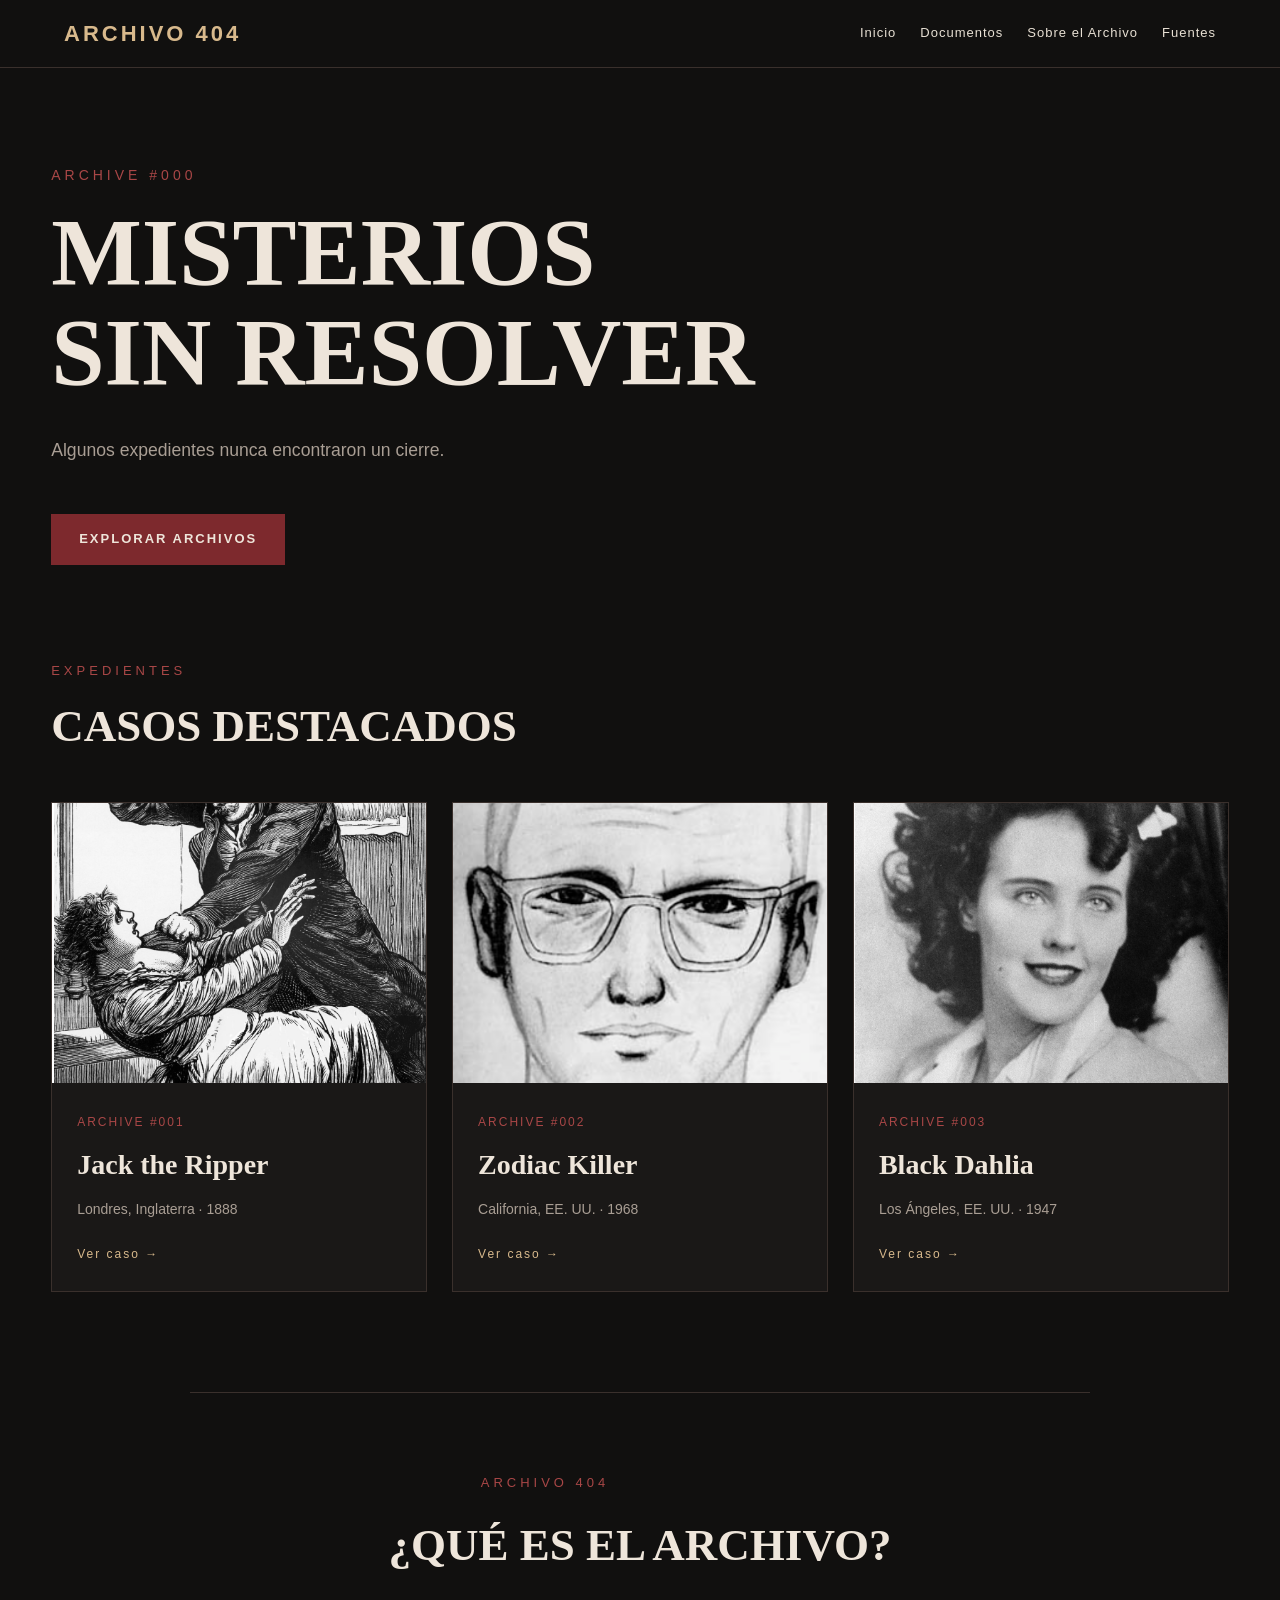
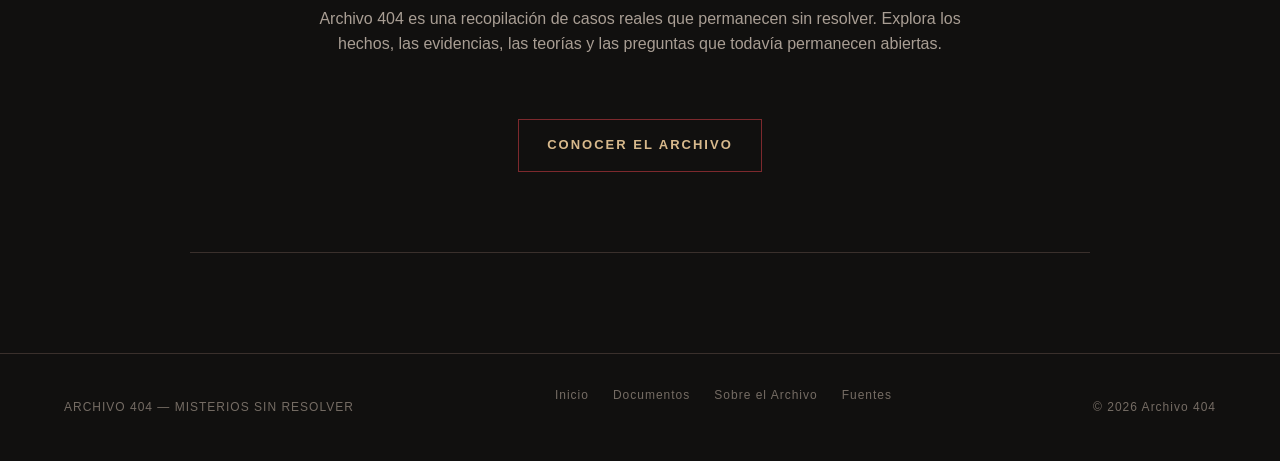
==== index.html @ 66f921c3 "Mostrar solo tres casos destacados en el inicio" ====
<!doctype html>

<html lang="es">
  <head>
    <link rel="stylesheet" href="styles.css" />

    <meta charset="UTF-8" />

    <meta name="viewport" content="width=device-width, initial-scale=1.0" />

    <title>Archivo 404 | Misterios sin Resolver</title>
  </head>

  <body>
    <header>
      <div class="logo">ARCHIVO 404</div>

      <nav aria-label="Navegación Principal">
        <a href="index.html">Inicio</a>

        <a href="documentos.html">Documentos</a>

        <a href="sobre.html">Sobre el Archivo</a>

        <a href="fuentes.html">Fuentes</a>
      </nav>
    </header>

    <main>
      <section class="hero">
        <p class="numero">ARCHIVE #000</p>

        <h1>MISTERIOS<br />SIN RESOLVER</h1>

        <p class="descripcion">
          Algunos expedientes nunca encontraron un cierre.
        </p>

        <a href="documentos.html" class="boton">EXPLORAR ARCHIVOS</a>
      </section>

      <section class="destacados">
        <div class="titulo-seccion">
          <p>EXPEDIENTES</p>

          <h2>CASOS DESTACADOS</h2>
        </div>

        <div class="casos">
          <article class="tarjeta">
            <div class="imagen-caso">
              <img src="image/jack.png" alt="Ilustración histórica de Jack the Ripper" />
            </div>

            <div class="contenido-tarjeta">
              <span>ARCHIVE #001</span>

              <h3>Jack the Ripper</h3>

              <p>Londres, Inglaterra · 1888</p>

              <a href="caso-001.html">Ver caso →</a>
            </div>
          </article>

          <article class="tarjeta">
            <div class="imagen-caso">
              <img src="image/zodiac.png" alt="Retrato hablado del Zodiac Killer realizado por la policía" />
            </div>

            <div class="contenido-tarjeta">
              <span>ARCHIVE #002</span>

              <h3>Zodiac Killer</h3>

              <p>California, EE. UU. · 1968</p>

              <a href="caso-002.html">Ver caso →</a>
            </div>
          </article>

          <article class="tarjeta">
            <div class="imagen-caso">
              <img src="image/elizabeth.png" alt="Fotografía de Elizabeth Short, conocida como Black Dahlia" />
            </div>

            <div class="contenido-tarjeta">
              <span>ARCHIVE #003</span>

              <h3>Black Dahlia</h3>

              <p>Los Ángeles, EE. UU. · 1947</p>

              <a href="caso-003.html">Ver caso →</a>
            </div>
          </article>
        </div>
      </section>

      <section class="sobre">
        <p>ARCHIVO 404</p>

        <h2>¿QUÉ ES EL ARCHIVO?</h2>

        <p>
          Archivo 404 es una recopilación de casos reales que permanecen
          sin resolver. Explora los hechos, las evidencias, las teorías
          y las preguntas que todavía permanecen abiertas.
        </p>

        <a href="sobre.html" class="boton-secundario">CONOCER EL ARCHIVO</a>
      </section>
    </main>

    <footer>
      <p>ARCHIVO 404 — MISTERIOS SIN RESOLVER</p>

      <nav aria-label="Enlaces del pie de página">
        <a href="index.html">Inicio</a>

        <a href="documentos.html">Documentos</a>

        <a href="sobre.html">Sobre el Archivo</a>

        <a href="fuentes.html">Fuentes</a>
      </nav>

      <p>© 2026 Archivo 404</p>
    </footer>
  </body>

</html>
---- styles.css ----
/*=============================
  |  |  |NORMALIZACION BASICA
==============================*/

* {
    box-sizing: border-box;
}

/*=============================
  |  |  |Variables de color
==============================*/
:root {
    --color-base: #11100f;
    --color-surface: #1a1817;
    --color-surface-alt: #292522;

    --color-accent: #a94747;
    --color-accent-dark: #7d292d;
    --color-gold: #d8b98c;

    --color-text: #e8e0d4;
    --color-text-strong: #eee5da;
    --color-muted: #a99e94;
    --color-muted-dark: #756c64;

    --color-border: #3a302c;
}

/*=============================
  |  |  |Estilos gen del doc.
==============================*/

body {
    margin: 0;
    font-family: Arial, Helvetica, sans-serif;
    color: var(--color-text);
    background-color: var(--color-base);
    line-height: 1.6;
}

/*=============================
  |  |  |Imagenes
==============================*/
img {
    max-width: 100%;
    height: auto;
    display: block;
}

/*=============================
  |  |  |header
==============================*/
header {
    display: flex;
    justify-content: space-between;
    align-items: center;
    padding: 1rem 5%;
    background-color: var(--color-base);
    border-bottom: 1px solid var(--color-border);
}

.logo {
    color: var(--color-gold);
    font-size: 22px;
    font-weight: bold;
    letter-spacing: 3px;
}

header nav {
    display: flex;
    align-items: center;
    gap: 1.5rem;
}

header a {
    color: var(--color-text);
    text-decoration: none;
    font-size: 13px;
    letter-spacing: 1px;
}

header a:hover,
header a:focus {
    color: var(--color-accent);
}

a:focus-visible,
button:focus-visible,
input:focus-visible,
select:focus-visible {
    outline: 1.5px solid var(--color-gold);
    outline-offset: 3px;
}

/*=============================
  |  |  |Main
==============================*/
main {
    width: min(1200px, 92%);
    margin: 0 auto;
}

/* =====================================================
                    HERO
===================================================== */
main > section.hero {
    padding: 6rem 0;
}

main > section.hero .numero {
    margin: 0 0 1rem;
    color: var(--color-accent);
    font-size: 14px;
    letter-spacing: 4px;
}

main > section.hero h1 {
    margin: 0 0 2rem;
    font-family: Georgia, "Times New Roman", serif;
    font-size: clamp(2rem, 9vw, 6rem);
    line-height: 1.05;
    color: var(--color-text-strong);
}

main > section.hero > p.descripcion {
    max-width: 650px;
    color: var(--color-muted);
    font-size: 1.1rem;
}

/*=============================
  |  |  |BOTONES
==============================*/
.boton,
.boton-secundario {
    display: inline-block;
    width: fit-content;
    margin-top: 2rem;
    padding: 15px 28px;
    background-color: var(--color-accent-dark);
    color: var(--color-text-strong);
    text-decoration: none;
    font-size: 13px;
    font-weight: bold;
    letter-spacing: 2px;
}

.boton-secundario {
    background-color: transparent;
    border: 1px solid var(--color-accent-dark);
    color: var(--color-gold);
}

.boton:hover,
.boton-secundario:hover {
    background-color: var(--color-accent);
    color: var(--color-text-strong);
}

/*=============================
  |  |  |TARJETAS
==============================*/
.titulo-seccion {
    margin-bottom: 2.5rem;
}

.titulo-seccion p {
    margin: 0 0 0.5rem;
    color: var(--color-accent);
    font-size: 13px;
    letter-spacing: 4px;
}

.titulo-seccion h2 {
    margin: 0;
    font-family: Georgia, "Times New Roman", serif;
    font-size: 45px;
    color: var(--color-text-strong);
}

.casos {
    display: grid;
    grid-template-columns: repeat(3, 1fr);
    gap: 25px;
}

.tarjeta {
    background-color: var(--color-surface);
    border: 1px solid var(--color-border);
}

.tarjeta:hover {
    border-color: var(--color-accent-dark);
}

.imagen-caso {
    height: 280px;
    background-color: var(--color-surface-alt);
}

.imagen-caso img {
    width: 100%;
    height: 100%;
    object-fit: cover;
}

.contenido-tarjeta {
    padding: 25px;
}

.contenido-tarjeta span {
    color: var(--color-accent);
    font-size: 12px;
    letter-spacing: 2px;
}

.contenido-tarjeta h3 {
    margin: 10px 0;
    font-family: Georgia, "Times New Roman", serif;
    font-size: 28px;
    color: var(--color-text-strong);
}

.contenido-tarjeta p {
    margin: 0 0 20px;
    color: var(--color-muted);
    font-size: 14px;
}

.contenido-tarjeta a,
.volver {
    color: var(--color-gold);
    text-decoration: none;
    font-size: 12px;
    letter-spacing: 2px;
}

.contenido-tarjeta a:hover,
.volver:hover {
    color: var(--color-accent);
}

/*=============================
  |  |  |SECCION SOBRE (INICIO)
==============================*/
.sobre {
    max-width: 900px;
    margin: 100px auto;
    padding: 80px 30px;
    text-align: center;
    border-top: 1px solid var(--color-border);
    border-bottom: 1px solid var(--color-border);
}

.sobre > p:first-child {
    margin: 0 0 15px;
    color: var(--color-accent);
    font-size: 13px;
    letter-spacing: 4px;
}

.sobre h2 {
    margin: 0 0 25px;
    font-family: Georgia, "Times New Roman", serif;
    font-size: 45px;
    color: var(--color-text-strong);
}

.sobre p {
    max-width: 650px;
    margin: 0 auto 30px;
    color: var(--color-muted);
}

/*=============================
  |  |  |EXPEDIENTES
==============================*/
.expediente {
    padding: 5rem 0;
}

.expediente-cabecera {
    padding-bottom: 2rem;
    margin-bottom: 2.5rem;
    border-bottom: 1px solid var(--color-border);
}

.expediente-cabecera .numero {
    margin: 0 0 1rem;
    color: var(--color-accent);
    font-size: 14px;
    letter-spacing: 4px;
}

.expediente-cabecera h1 {
    margin: 0 0 2rem;
    font-family: Georgia, "Times New Roman", serif;
    font-size: clamp(2.5rem, 6vw, 4.5rem);
    line-height: 1.05;
    color: var(--color-text-strong);
}

.datos-caso {
    display: grid;
    grid-template-columns: repeat(2, 1fr);
    gap: 18px 40px;
    margin: 0;
}

.dato {
    padding-left: 14px;
    border-left: 2px solid var(--color-accent-dark);
}

.dato dt {
    color: var(--color-muted-dark);
    font-size: 11px;
    letter-spacing: 2px;
    text-transform: uppercase;
}

.dato dd {
    margin: 0;
    color: var(--color-text);
    font-size: 15px;
}

.dato .estado {
    color: var(--color-accent);
    font-weight: bold;
    letter-spacing: 2px;
}

.imagen-expediente {
    margin: 0 0 3rem;
    background-color: var(--color-surface-alt);
    border: 1px solid var(--color-border);
}

.imagen-expediente img {
    width: 100%;
    height: 420px;
    object-fit: cover;
}

.imagen-expediente figcaption {
    padding: 12px 18px;
    color: var(--color-muted-dark);
    font-size: 11px;
    letter-spacing: 1px;
}

.seccion-caso {
    margin-bottom: 3.5rem;
}

.seccion-caso h2 {
    margin: 0 0 1.25rem;
    padding-bottom: 0.75rem;
    font-family: Georgia, "Times New Roman", serif;
    font-size: 28px;
    color: var(--color-gold);
    border-bottom: 1px solid var(--color-border);
}

.seccion-caso h3 {
    margin: 1.5rem 0 0.5rem;
    font-family: Georgia, "Times New Roman", serif;
    font-size: 18px;
    color: var(--color-text-strong);
}

.seccion-caso p,
.seccion-caso li {
    color: var(--color-muted);
    font-size: 15px;
}

.seccion-caso p {
    margin: 0 0 0.75rem;
}

.seccion-caso ul:not(.linea-tiempo) {
    padding-left: 20px;
}

.seccion-caso ul:not(.linea-tiempo) li {
    margin-bottom: 10px;
}

.linea-tiempo {
    margin: 0;
    padding: 0;
    list-style: none;
}

.linea-tiempo li {
    position: relative;
    padding: 0 0 22px 22px;
    border-left: 1px solid var(--color-border);
}

.linea-tiempo li:last-child {
    padding-bottom: 0;
}

.linea-tiempo li::before {
    content: "";
    position: absolute;
    left: -4px;
    top: 7px;
    width: 7px;
    height: 7px;
    background-color: var(--color-accent);
    border-radius: 50%;
}

.linea-tiempo strong {
    display: block;
    margin-bottom: 4px;
    color: var(--color-gold);
    font-size: 13px;
    letter-spacing: 1px;
}

/*=============================
  |  |  |SOBRE EL ARCHIVO / FUENTES
==============================*/
.pagina-texto {
    padding: 5rem 0;
}

.pagina-texto > .numero {
    margin: 0 0 1rem;
    color: var(--color-accent);
    font-size: 14px;
    letter-spacing: 4px;
}

.pagina-texto > h1 {
    margin: 0 0 1rem;
    font-family: Georgia, "Times New Roman", serif;
    font-size: clamp(2.5rem, 6vw, 4rem);
    line-height: 1.05;
    color: var(--color-text-strong);
}

.pagina-texto > .descripcion {
    max-width: 650px;
    margin: 0 0 3.5rem;
    color: var(--color-muted);
    font-size: 1.1rem;
}

.pagina-texto section {
    margin-bottom: 3rem;
}

.pagina-texto h2 {
    margin: 0 0 1rem;
    padding-bottom: 0.75rem;
    font-family: Georgia, "Times New Roman", serif;
    font-size: 26px;
    color: var(--color-gold);
    border-bottom: 1px solid var(--color-border);
}

.pagina-texto p {
    margin: 0 0 0.75rem;
    color: var(--color-muted);
    font-size: 15px;
}

.pagina-texto strong {
    color: var(--color-text);
}

.tabla-fuentes {
    width: 100%;
    margin-top: 1.25rem;
    border-collapse: collapse;
}

.tabla-fuentes th,
.tabla-fuentes td {
    padding: 13px 15px;
    text-align: left;
    vertical-align: top;
    font-size: 14px;
    border: 1px solid var(--color-border);
}

.tabla-fuentes th {
    background-color: var(--color-surface);
    color: var(--color-gold);
    font-size: 11px;
    font-weight: normal;
    letter-spacing: 2px;
}

.tabla-fuentes td {
    color: var(--color-muted);
}

.tabla-fuentes td:first-child {
    color: var(--color-text-strong);
}

/*=============================
  |  |  |footer
==============================*/
footer {
    display: flex;
    justify-content: space-between;
    gap: 20px;
    padding: 2rem 5%;
    color: var(--color-muted-dark);
    font-size: 12px;
    letter-spacing: 1px;
    border-top: 1px solid var(--color-border);
}

footer nav {
    display: flex;
    gap: 1.5rem;
}

footer a {
    color: var(--color-muted-dark);
    text-decoration: none;
}

footer a:hover,
footer a:focus {
    color: var(--color-accent);
}

/*=============================
  |  |  |DISEÑO RESPONSIVO
==============================*/
@media (max-width: 800px) {
    header {
        flex-direction: column;
        gap: 20px;
    }

    header nav {
        flex-wrap: wrap;
        justify-content: center;
    }

    .casos {
        grid-template-columns: 1fr;
    }

    .datos-caso {
        grid-template-columns: 1fr;
    }

    .imagen-expediente img {
        height: 280px;
    }

    .tabla-fuentes {
        display: block;
        overflow-x: auto;
    }

    footer {
        flex-direction: column;
        text-align: center;
    }

    footer nav {
        justify-content: center;
    }
}
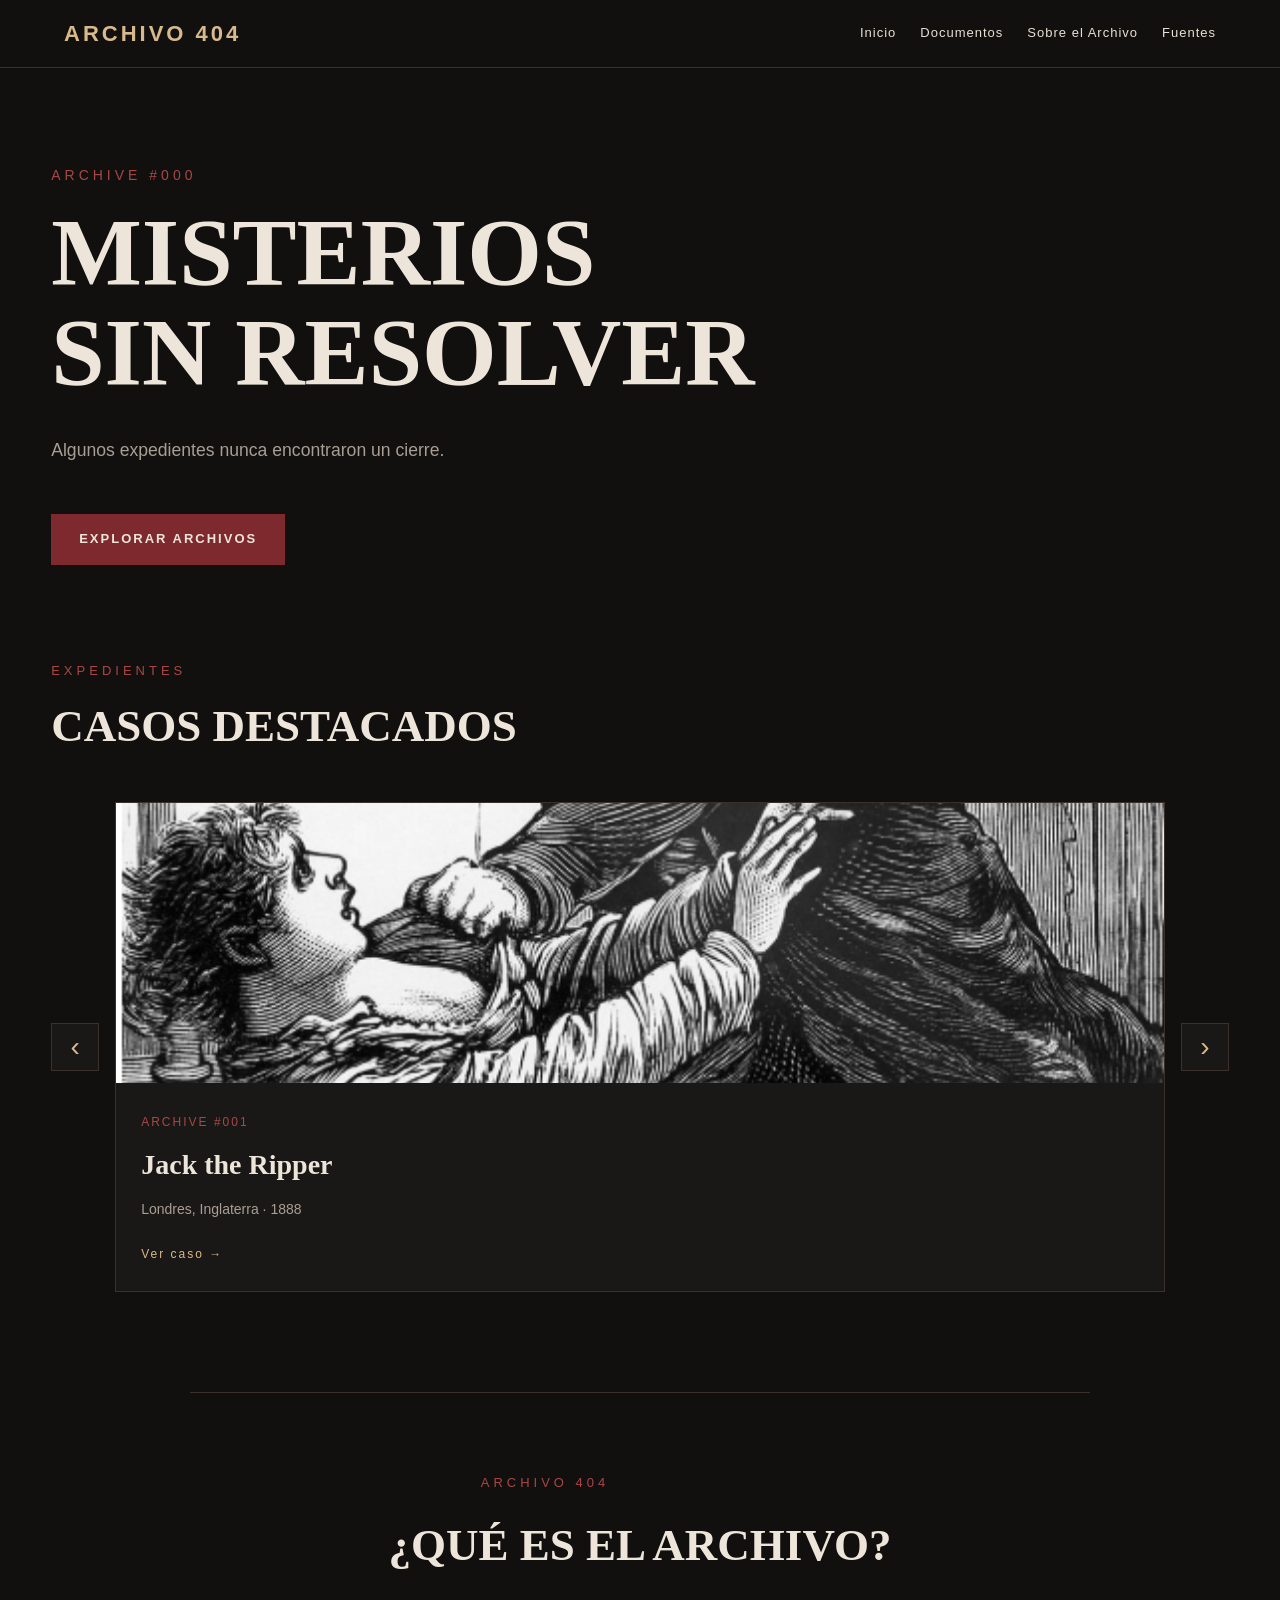
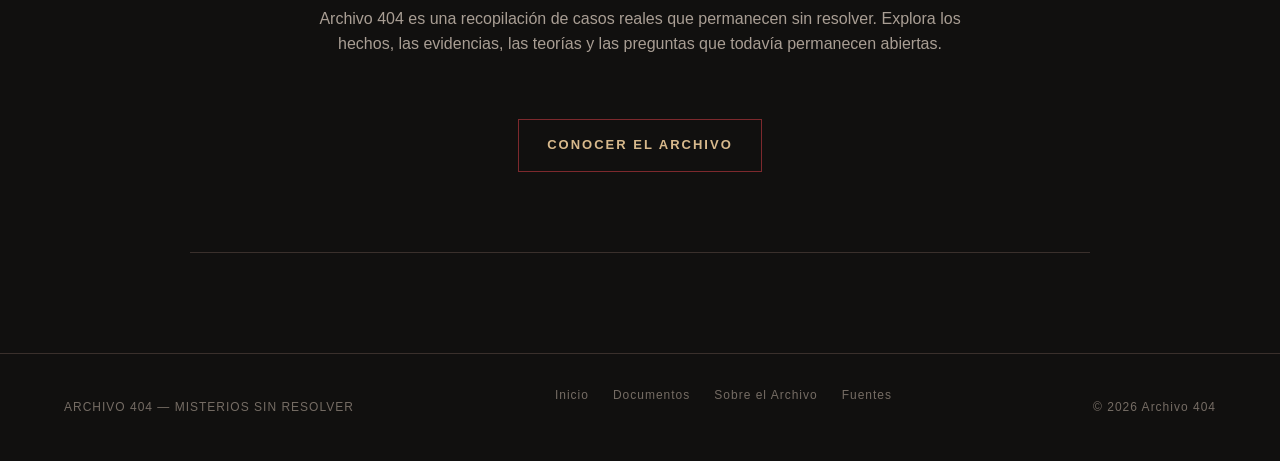
==== commit b1e513ee: "Convertir casos destacados del inicio en carrusel" ====
--- a/index.html
+++ b/index.html
@@ -46,54 +46,62 @@
           <h2>CASOS DESTACADOS</h2>
         </div>
 
-        <div class="casos">
-          <article class="tarjeta">
-            <div class="imagen-caso">
-              <img src="image/jack.png" alt="Ilustración histórica de Jack the Ripper" />
+        <div class="carrusel">
+          <button type="button" class="carrusel-boton anterior" aria-label="Caso anterior">‹</button>
+
+          <div class="carrusel-ventana">
+            <div class="carrusel-pista" id="carrusel-pista">
+              <article class="tarjeta">
+                <div class="imagen-caso">
+                  <img src="image/jack.png" alt="Ilustración histórica de Jack the Ripper" />
+                </div>
+
+                <div class="contenido-tarjeta">
+                  <span>ARCHIVE #001</span>
+
+                  <h3>Jack the Ripper</h3>
+
+                  <p>Londres, Inglaterra · 1888</p>
+
+                  <a href="caso-001.html">Ver caso →</a>
+                </div>
+              </article>
+
+              <article class="tarjeta">
+                <div class="imagen-caso">
+                  <img src="image/zodiac.png" alt="Retrato hablado del Zodiac Killer realizado por la policía" />
+                </div>
+
+                <div class="contenido-tarjeta">
+                  <span>ARCHIVE #002</span>
+
+                  <h3>Zodiac Killer</h3>
+
+                  <p>California, EE. UU. · 1968</p>
+
+                  <a href="caso-002.html">Ver caso →</a>
+                </div>
+              </article>
+
+              <article class="tarjeta">
+                <div class="imagen-caso">
+                  <img src="image/elizabeth.png" alt="Fotografía de Elizabeth Short, conocida como Black Dahlia" />
+                </div>
+
+                <div class="contenido-tarjeta">
+                  <span>ARCHIVE #003</span>
+
+                  <h3>Black Dahlia</h3>
+
+                  <p>Los Ángeles, EE. UU. · 1947</p>
+
+                  <a href="caso-003.html">Ver caso →</a>
+                </div>
+              </article>
             </div>
+          </div>
 
-            <div class="contenido-tarjeta">
-              <span>ARCHIVE #001</span>
-
-              <h3>Jack the Ripper</h3>
-
-              <p>Londres, Inglaterra · 1888</p>
-
-              <a href="caso-001.html">Ver caso →</a>
-            </div>
-          </article>
-
-          <article class="tarjeta">
-            <div class="imagen-caso">
-              <img src="image/zodiac.png" alt="Retrato hablado del Zodiac Killer realizado por la policía" />
-            </div>
-
-            <div class="contenido-tarjeta">
-              <span>ARCHIVE #002</span>
-
-              <h3>Zodiac Killer</h3>
-
-              <p>California, EE. UU. · 1968</p>
-
-              <a href="caso-002.html">Ver caso →</a>
-            </div>
-          </article>
-
-          <article class="tarjeta">
-            <div class="imagen-caso">
-              <img src="image/elizabeth.png" alt="Fotografía de Elizabeth Short, conocida como Black Dahlia" />
-            </div>
-
-            <div class="contenido-tarjeta">
-              <span>ARCHIVE #003</span>
-
-              <h3>Black Dahlia</h3>
-
-              <p>Los Ángeles, EE. UU. · 1947</p>
-
-              <a href="caso-003.html">Ver caso →</a>
-            </div>
-          </article>
+          <button type="button" class="carrusel-boton siguiente" aria-label="Caso siguiente">›</button>
         </div>
       </section>
 
@@ -127,6 +135,28 @@
 
       <p>© 2026 Archivo 404</p>
     </footer>
+
+    <script>
+      const pista = document.getElementById('carrusel-pista');
+      const tarjetas = pista.querySelectorAll('.tarjeta');
+      const botonAnterior = document.querySelector('.carrusel-boton.anterior');
+      const botonSiguiente = document.querySelector('.carrusel-boton.siguiente');
+      let indice = 0;
+
+      function mostrarCaso() {
+        pista.style.transform = 'translateX(-' + (indice * 100) + '%)';
+      }
+
+      botonAnterior.addEventListener('click', () => {
+        indice = (indice - 1 + tarjetas.length) % tarjetas.length;
+        mostrarCaso();
+      });
+
+      botonSiguiente.addEventListener('click', () => {
+        indice = (indice + 1) % tarjetas.length;
+        mostrarCaso();
+      });
+    </script>
   </body>
 
 </html>
--- a/styles.css
+++ b/styles.css
@@ -238,6 +238,48 @@
 .contenido-tarjeta a:hover,
 .volver:hover {
     color: var(--color-accent);
+}
+
+/*=============================
+  |  |  |CARRUSEL
+==============================*/
+.carrusel {
+    display: flex;
+    align-items: center;
+    gap: 1rem;
+}
+
+.carrusel-ventana {
+    flex: 1;
+    overflow: hidden;
+}
+
+.carrusel-pista {
+    display: flex;
+    transition: transform 0.4s ease;
+}
+
+.carrusel-pista .tarjeta {
+    flex: 0 0 100%;
+}
+
+.carrusel-boton {
+    flex: 0 0 auto;
+    width: 48px;
+    height: 48px;
+    background-color: var(--color-surface);
+    color: var(--color-gold);
+    border: 1px solid var(--color-border);
+    font-size: 28px;
+    line-height: 1;
+    cursor: pointer;
+}
+
+.carrusel-boton:hover,
+.carrusel-boton:focus {
+    background-color: var(--color-accent-dark);
+    color: var(--color-text-strong);
+    border-color: var(--color-accent-dark);
 }
 
 /*=============================
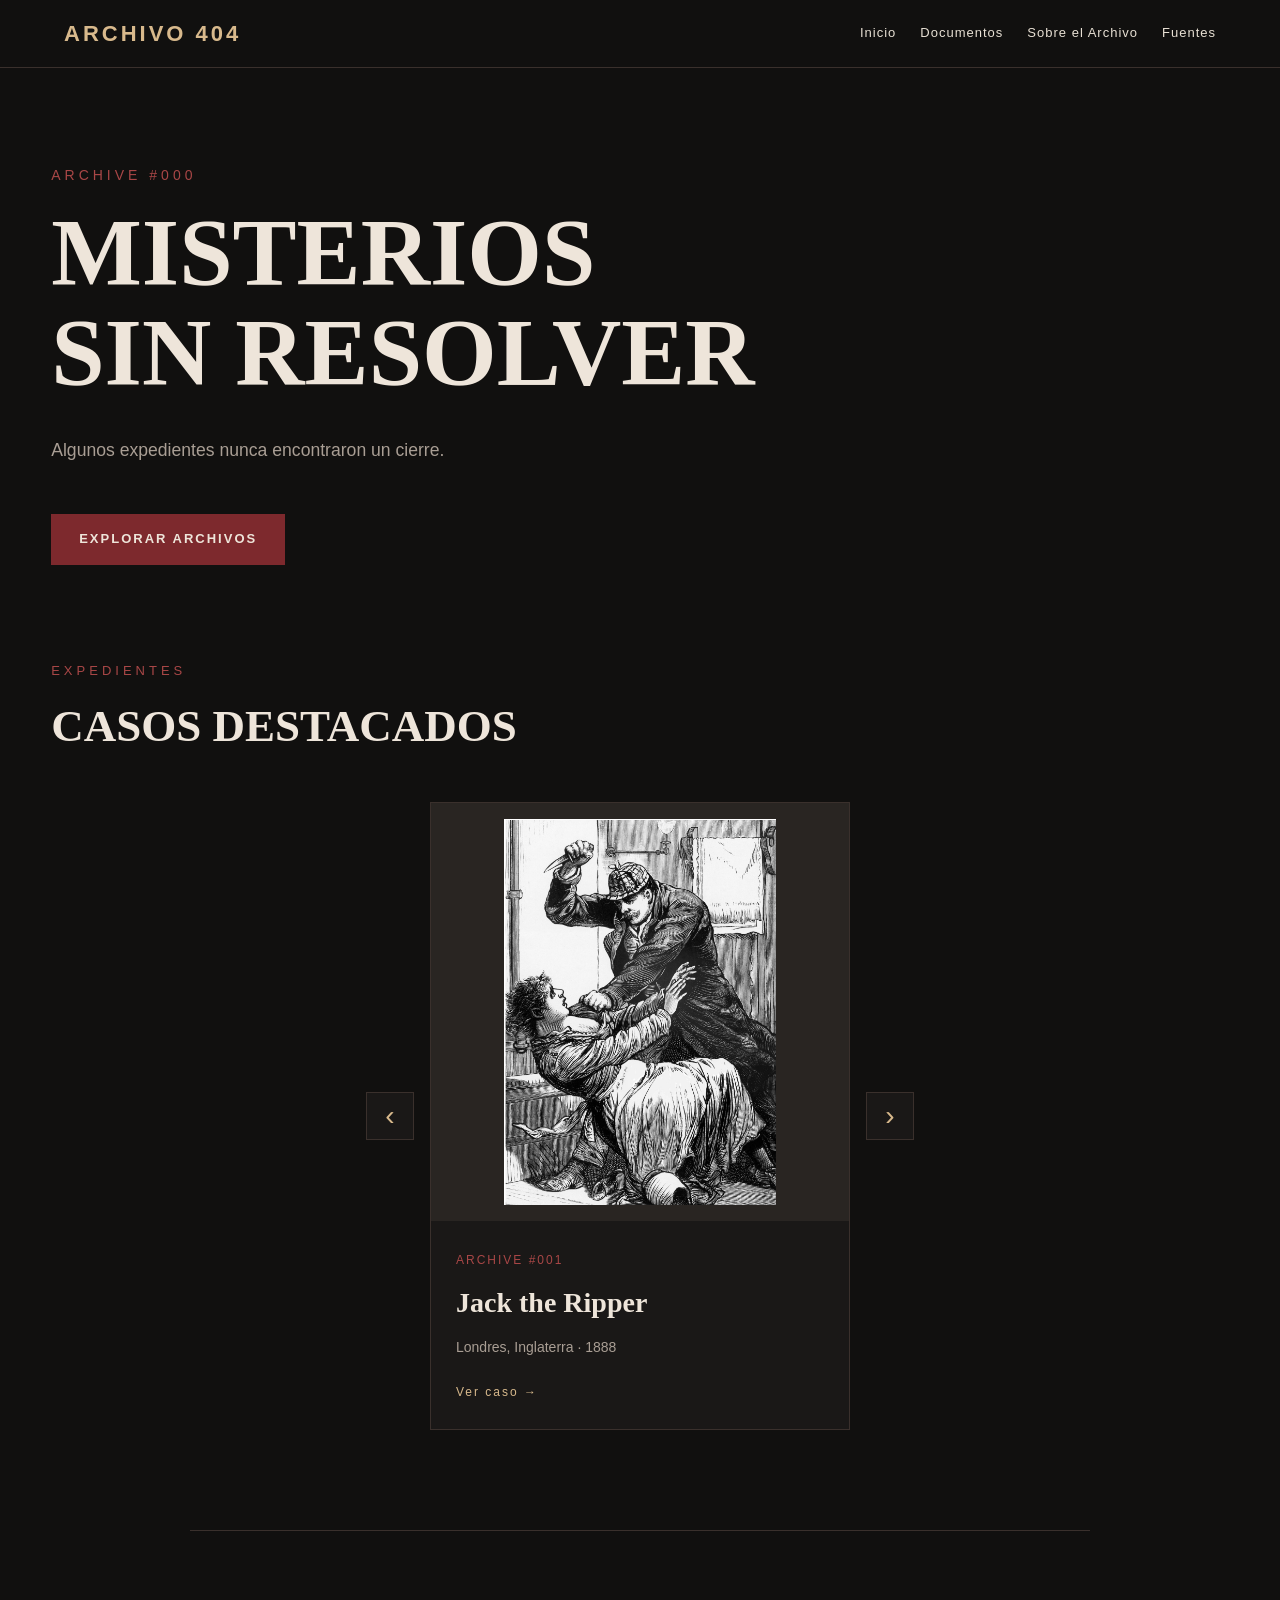
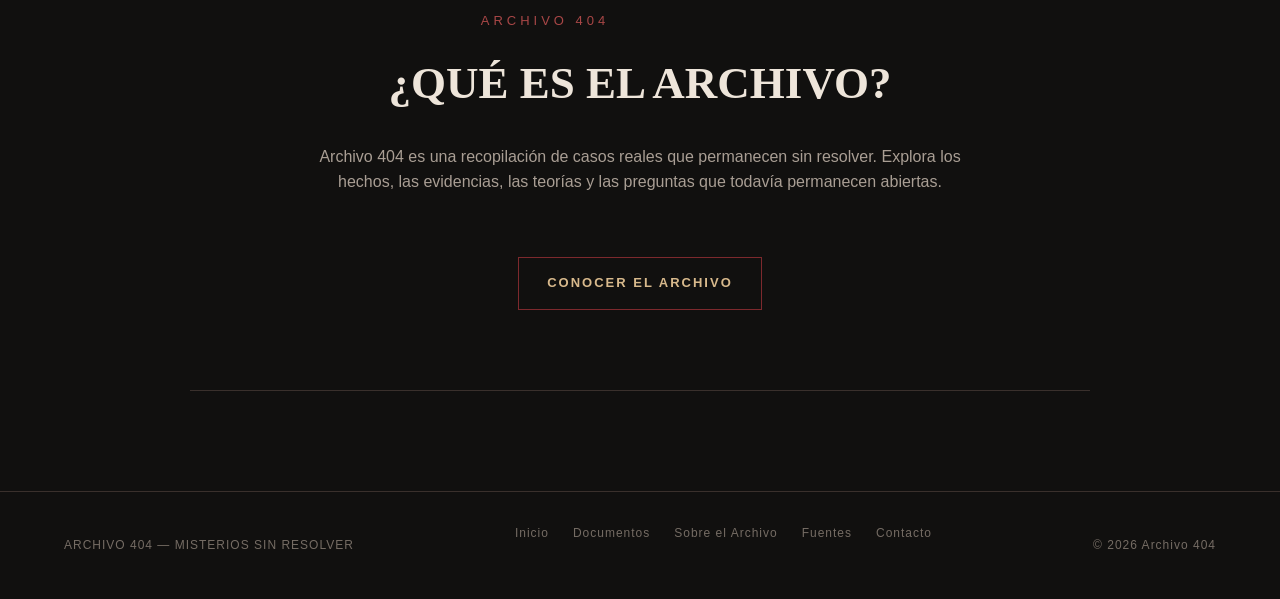
==== commit 90c5ef9b: "Preparar enlace de contacto por WhatsApp en el pie de página" ====
--- a/index.html
+++ b/index.html
@@ -131,6 +131,9 @@
         <a href="sobre.html">Sobre el Archivo</a>
 
         <a href="fuentes.html">Fuentes</a>
+
+        <!-- Reemplazar 00000000000 por el número con código de país -->
+        <a href="https://wa.me/00000000000" target="_blank" rel="noopener">Contacto</a>
       </nav>
 
       <p>© 2026 Archivo 404</p>
--- a/styles.css
+++ b/styles.css
@@ -246,11 +246,12 @@
 .carrusel {
     display: flex;
     align-items: center;
+    justify-content: center;
     gap: 1rem;
 }
 
 .carrusel-ventana {
-    flex: 1;
+    flex: 0 1 420px;
     overflow: hidden;
 }
 
@@ -261,6 +262,17 @@
 
 .carrusel-pista .tarjeta {
     flex: 0 0 100%;
+}
+
+.carrusel-pista .imagen-caso {
+    height: auto;
+    aspect-ratio: 1 / 1;
+}
+
+.carrusel-pista .imagen-caso img {
+    height: 100%;
+    padding: 1rem;
+    object-fit: contain;
 }
 
 .carrusel-boton {
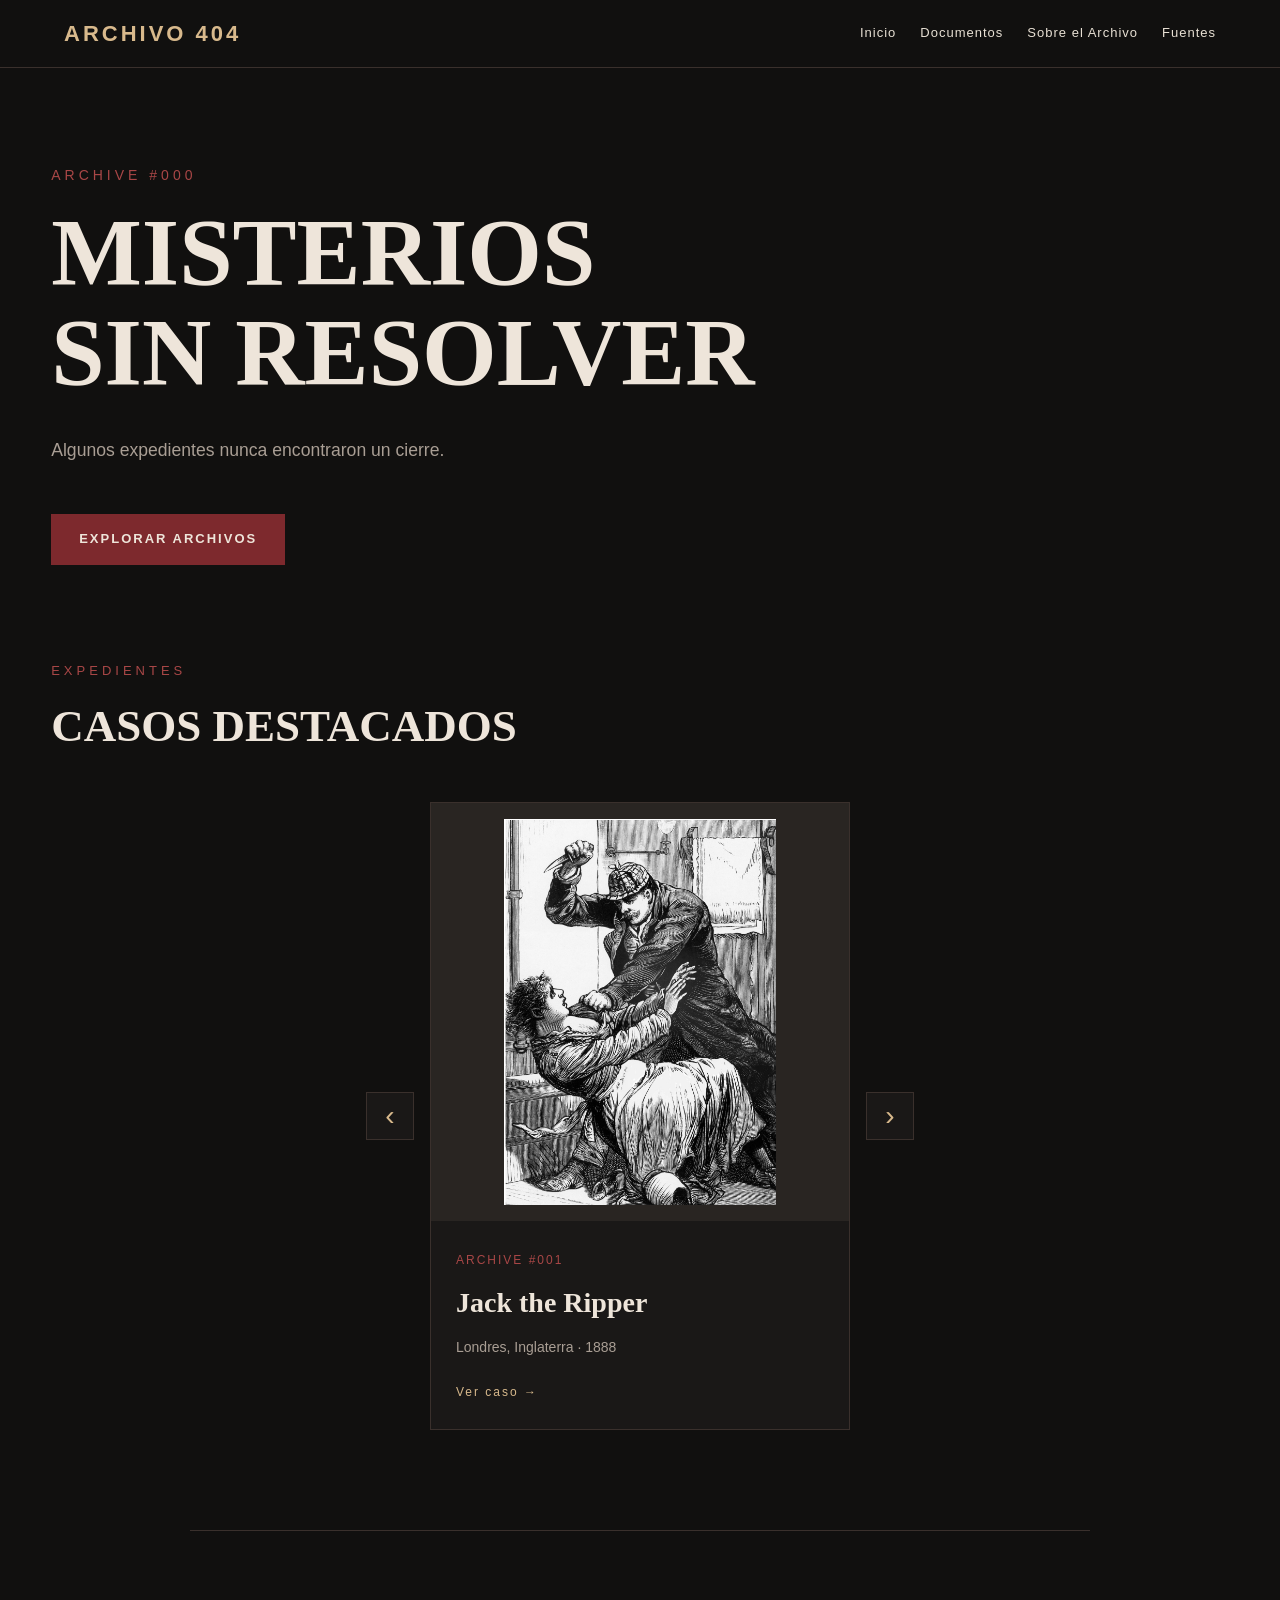
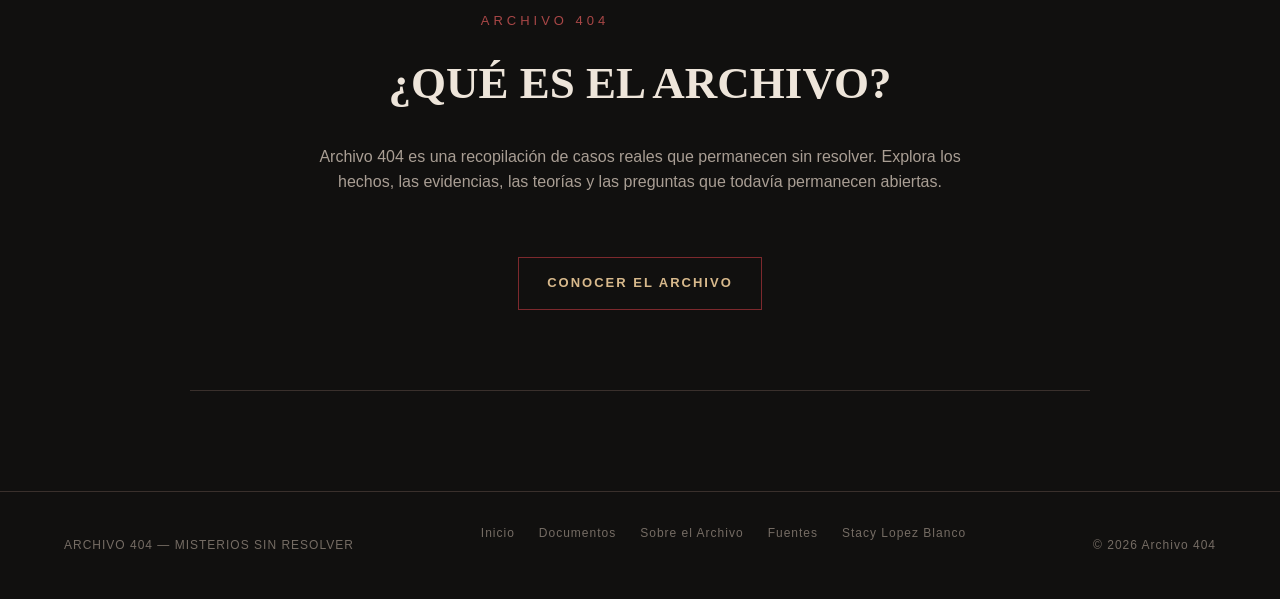
==== commit 3ae339fe: "Configurar enlace de WhatsApp con el número de Stacy" ====
--- a/index.html
+++ b/index.html
@@ -132,8 +132,7 @@
 
         <a href="fuentes.html">Fuentes</a>
 
-        <!-- Reemplazar 00000000000 por el número con código de país -->
-        <a href="https://wa.me/00000000000" target="_blank" rel="noopener">Contacto</a>
+        <a href="https://wa.me/50962830199" target="_blank" rel="noopener">Stacy Lopez Blanco</a>
       </nav>
 
       <p>© 2026 Archivo 404</p>
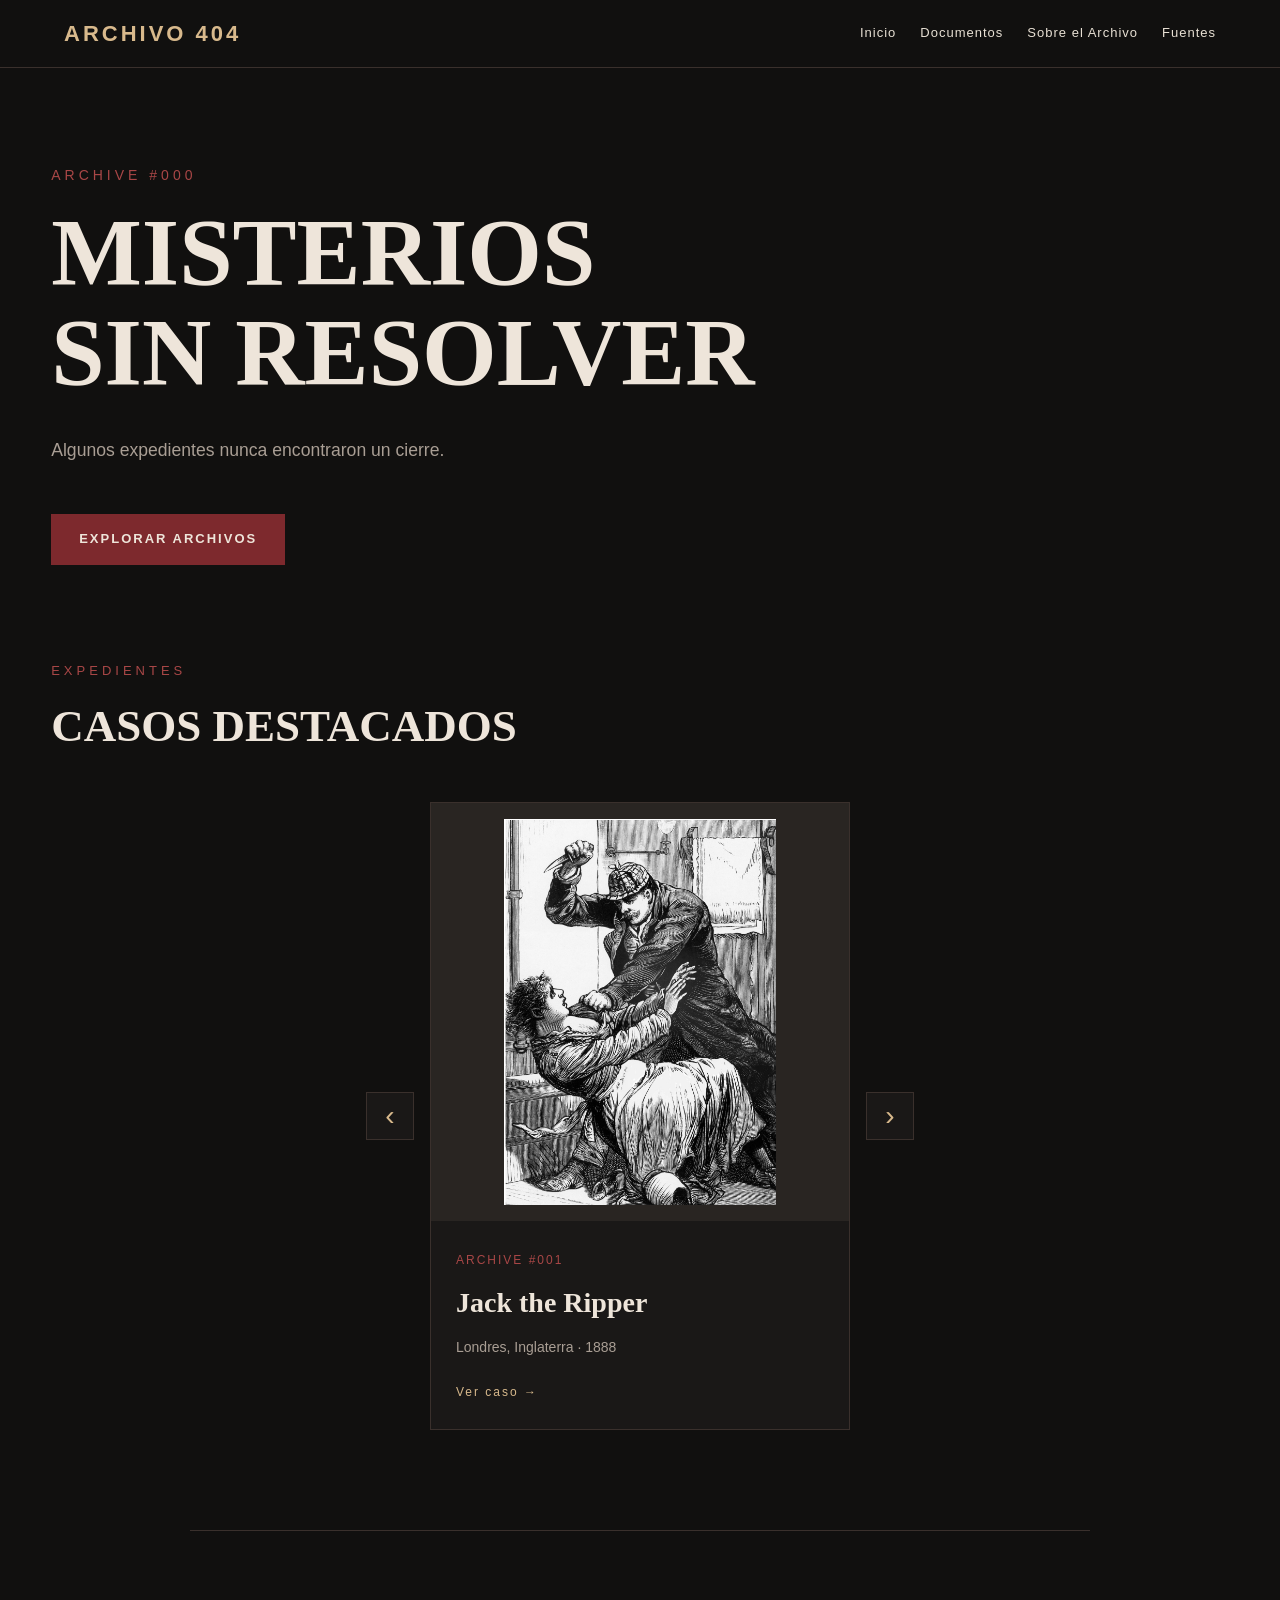
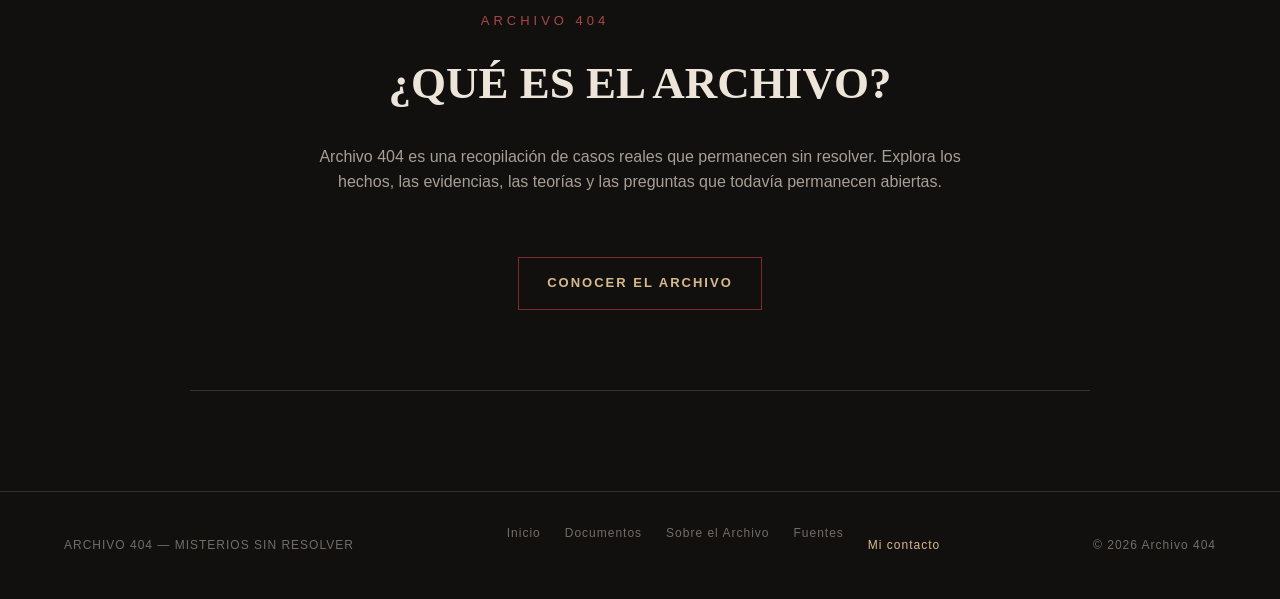
==== commit 9df2e205: "Reemplazar enlace directo por ventana emergente de contacto" ====
--- a/index.html
+++ b/index.html
@@ -132,7 +132,7 @@
 
         <a href="fuentes.html">Fuentes</a>
 
-        <a href="https://wa.me/50962830199" target="_blank" rel="noopener">Stacy Lopez Blanco</a>
+        <button type="button" class="contacto-boton" id="abrir-contacto">Mi contacto</button>
       </nav>
 
       <p>© 2026 Archivo 404</p>
@@ -159,6 +159,47 @@
         mostrarCaso();
       });
     </script>
+    <div class="modal" id="modal-contacto" hidden>
+      <div class="modal-contenido" role="dialog" aria-modal="true" aria-labelledby="modal-titulo">
+        <button type="button" class="modal-cerrar" aria-label="Cerrar">&times;</button>
+
+        <p class="numero">ARCHIVO 404</p>
+
+        <h2 id="modal-titulo">MI CONTACTO</h2>
+
+        <p>
+          &#191;Tienes una pregunta sobre el archivo? Escr&#237;beme por WhatsApp.
+        </p>
+
+        <a class="boton" href="https://wa.me/50962830199?text=Hola%2C%20tengo%20una%20pregunta%20sobre%20el%20Archivo%20404" target="_blank" rel="noopener">ENVIAR MENSAJE</a>
+      </div>
+    </div>
+
+    <script>
+      const abrirContacto = document.getElementById('abrir-contacto');
+      const modalContacto = document.getElementById('modal-contacto');
+      const cerrarContacto = document.querySelector('.modal-cerrar');
+
+      abrirContacto.addEventListener('click', () => {
+        modalContacto.hidden = false;
+      });
+
+      cerrarContacto.addEventListener('click', () => {
+        modalContacto.hidden = true;
+      });
+
+      modalContacto.addEventListener('click', (event) => {
+        if (event.target === modalContacto) {
+          modalContacto.hidden = true;
+        }
+      });
+
+      document.addEventListener('keydown', (event) => {
+        if (event.key === 'Escape') {
+          modalContacto.hidden = true;
+        }
+      });
+    </script>
   </body>
 
 </html>
--- a/styles.css
+++ b/styles.css
@@ -590,6 +590,87 @@
 }
 
 /*=============================
+  |  |  |MODAL DE CONTACTO
+==============================*/
+.contacto-boton {
+    padding: 0;
+    background-color: transparent;
+    color: var(--color-gold);
+    border: 0;
+    font-family: inherit;
+    font-size: inherit;
+    letter-spacing: inherit;
+    cursor: pointer;
+}
+
+.contacto-boton:hover,
+.contacto-boton:focus {
+    color: var(--color-accent);
+}
+
+.modal {
+    position: fixed;
+    inset: 0;
+    z-index: 10;
+    display: flex;
+    align-items: center;
+    justify-content: center;
+    padding: 1rem;
+    background-color: rgba(17, 16, 15, 0.85);
+}
+
+.modal[hidden] {
+    display: none;
+}
+
+.modal-contenido {
+    position: relative;
+    width: min(420px, 100%);
+    padding: 2.5rem 2rem;
+    background-color: var(--color-surface);
+    border: 1px solid var(--color-border);
+    text-align: center;
+}
+
+.modal-cerrar {
+    position: absolute;
+    top: 0.75rem;
+    right: 0.75rem;
+    padding: 0;
+    background-color: transparent;
+    color: var(--color-muted);
+    border: 0;
+    font-size: 28px;
+    line-height: 1;
+    cursor: pointer;
+}
+
+.modal-cerrar:hover,
+.modal-cerrar:focus {
+    color: var(--color-accent);
+}
+
+.modal-contenido .numero {
+    margin: 0 0 1rem;
+    color: var(--color-accent);
+    font-size: 13px;
+    letter-spacing: 4px;
+}
+
+.modal-contenido h2 {
+    margin: 0 0 1rem;
+    font-family: Georgia, "Times New Roman", serif;
+    font-size: 32px;
+    color: var(--color-text-strong);
+}
+
+.modal-contenido p {
+    margin: 0 0 1rem;
+    color: var(--color-muted);
+    font-size: 15px;
+}
+
+/*=============================
   |  |  |DISEÑO RESPONSIVO
 ==============================*/
 @media (max-width: 800px) {
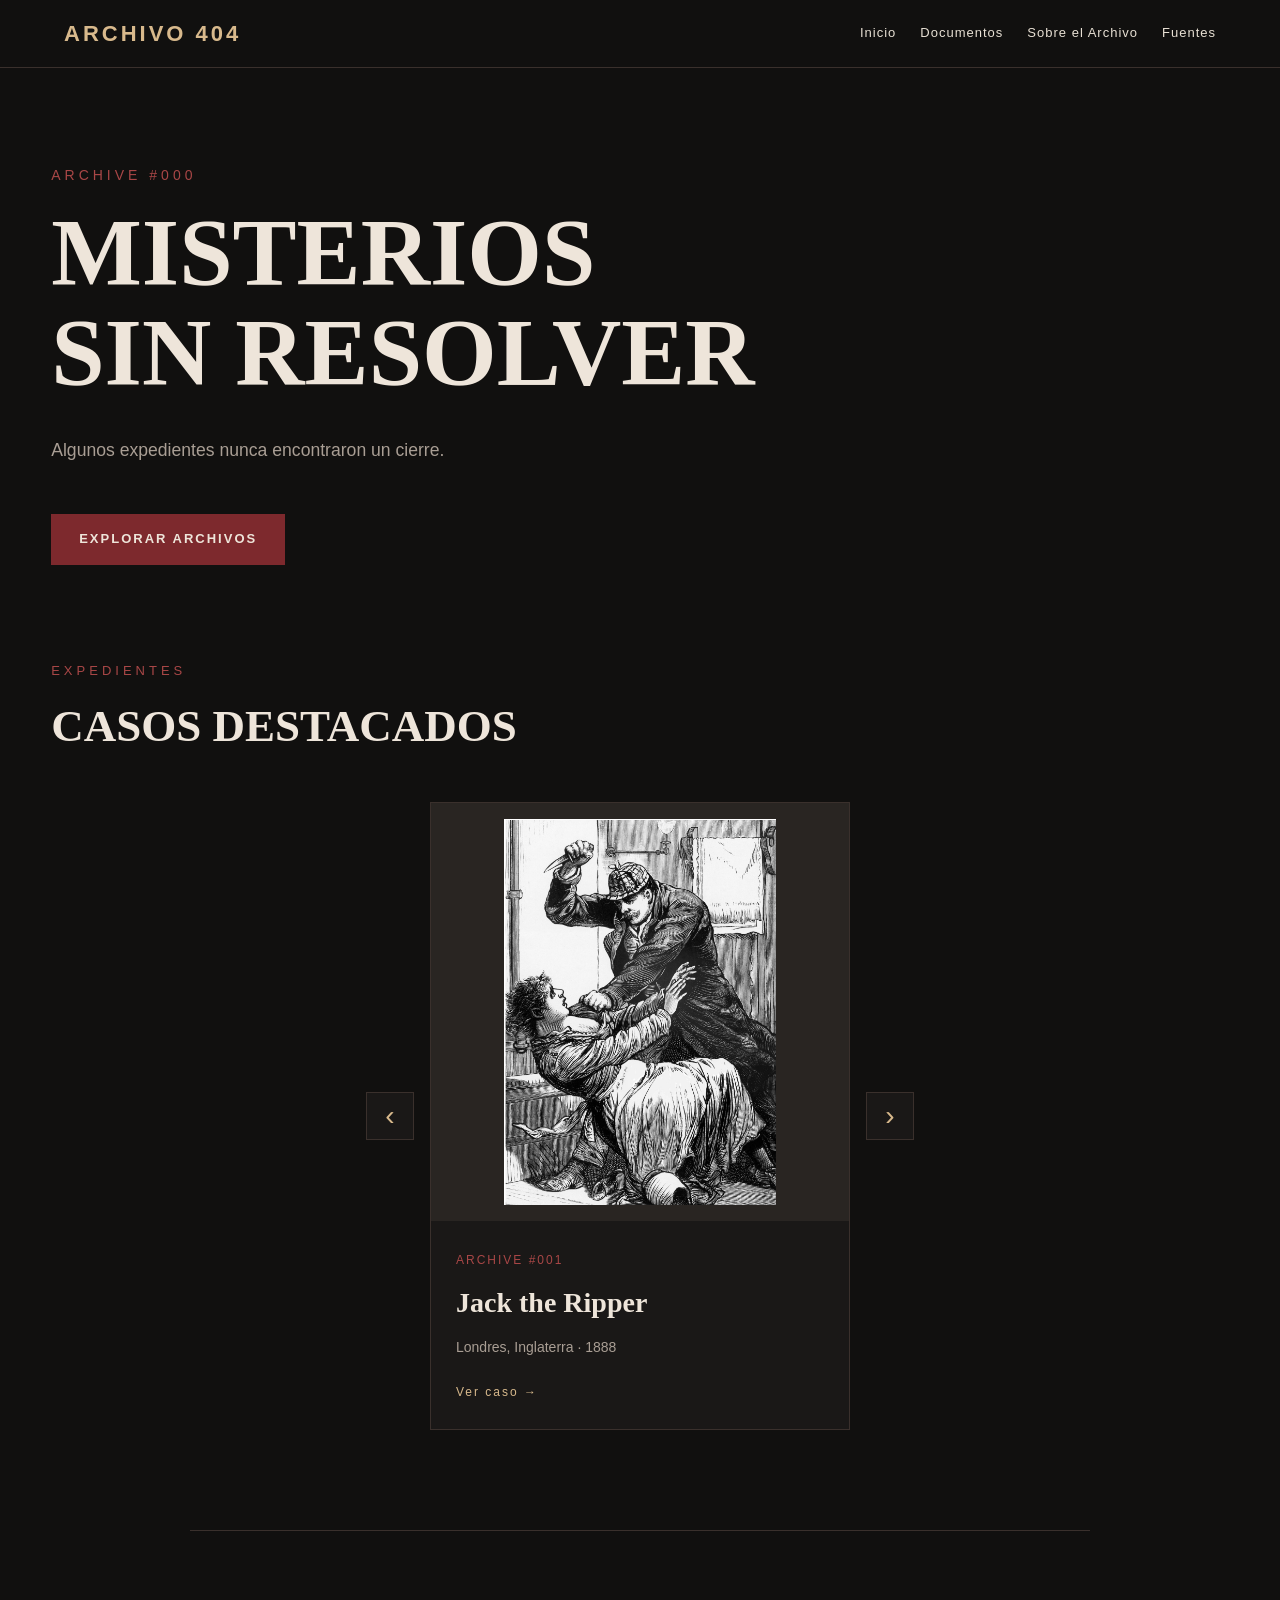
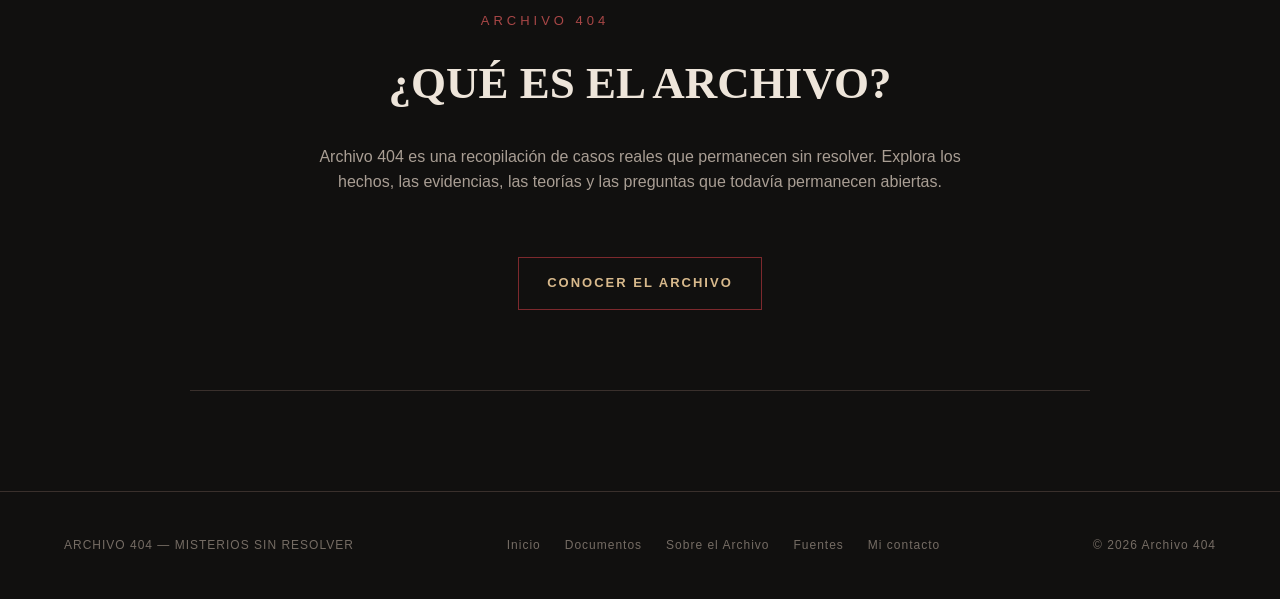
==== commit 05969a15: "Corregir código de país de WhatsApp y alinear botón de contacto" ====
--- a/index.html
+++ b/index.html
@@ -171,7 +171,7 @@
           &#191;Tienes una pregunta sobre el archivo? Escr&#237;beme por WhatsApp.
         </p>
 
-        <a class="boton" href="https://wa.me/50962830199?text=Hola%2C%20tengo%20una%20pregunta%20sobre%20el%20Archivo%20404" target="_blank" rel="noopener">ENVIAR MENSAJE</a>
+        <a class="boton" href="https://wa.me/50662830199?text=Hola%2C%20tengo%20una%20pregunta%20sobre%20el%20Archivo%20404" target="_blank" rel="noopener">ENVIAR MENSAJE</a>
       </div>
     </div>
 
--- a/styles.css
+++ b/styles.css
@@ -565,6 +565,7 @@
 ==============================*/
 footer {
     display: flex;
+    align-items: center;
     justify-content: space-between;
     gap: 20px;
     padding: 2rem 5%;
@@ -576,6 +577,7 @@
 
 footer nav {
     display: flex;
+    align-items: center;
     gap: 1.5rem;
 }
 
@@ -595,11 +597,12 @@
 .contacto-boton {
     padding: 0;
     background-color: transparent;
-    color: var(--color-gold);
+    color: var(--color-muted-dark);
     border: 0;
     font-family: inherit;
     font-size: inherit;
     letter-spacing: inherit;
+    line-height: inherit;
     cursor: pointer;
 }
 
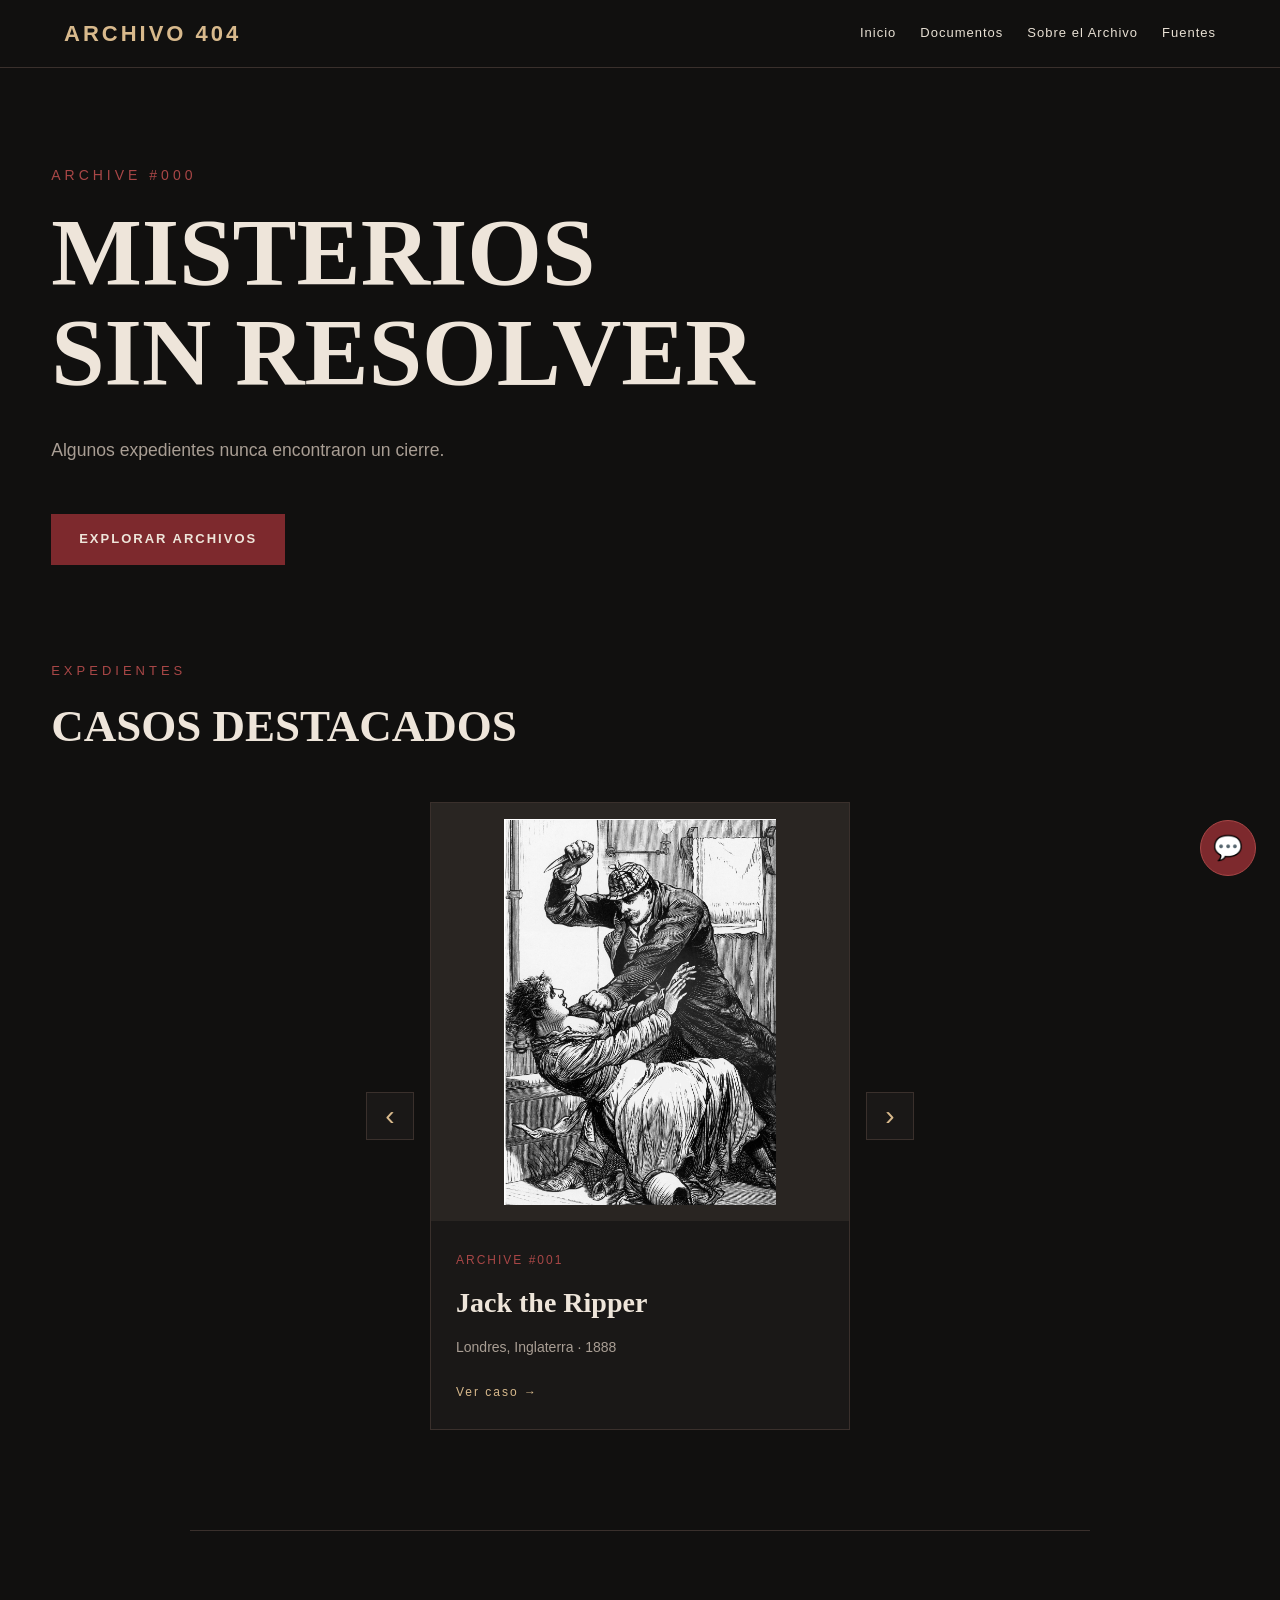
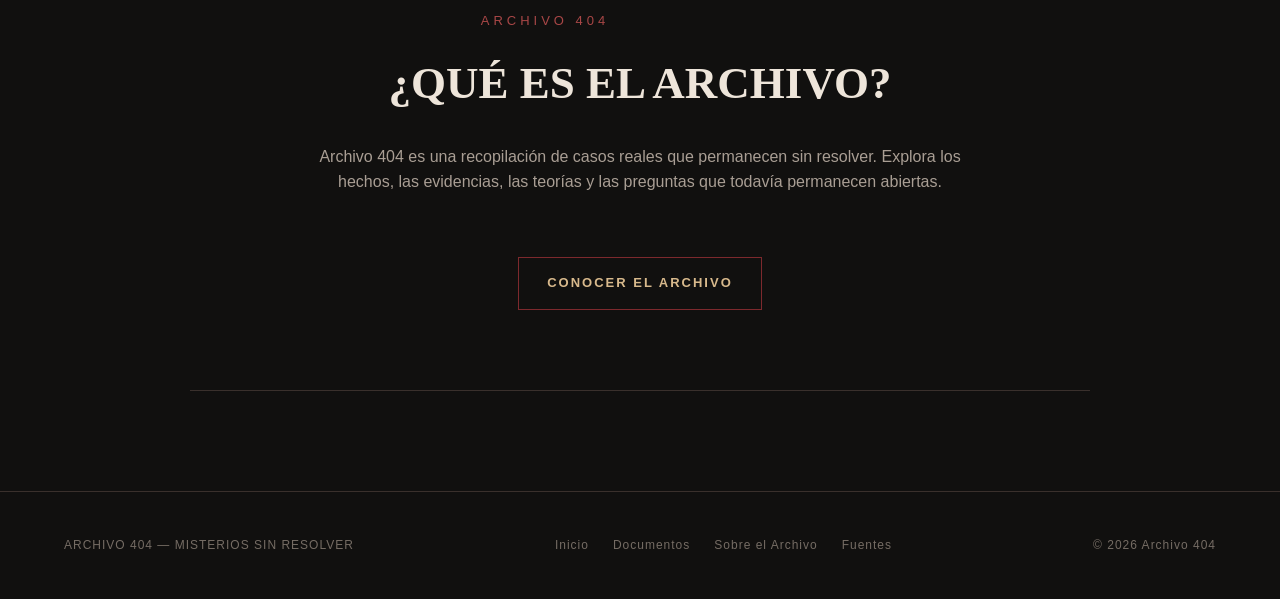
==== commit 6a1d1888: "Reemplazar modal por botón flotante de chat con envío a WhatsApp" ====
--- a/index.html
+++ b/index.html
@@ -132,7 +132,6 @@
 
         <a href="fuentes.html">Fuentes</a>
 
-        <button type="button" class="contacto-boton" id="abrir-contacto">Mi contacto</button>
       </nav>
 
       <p>© 2026 Archivo 404</p>
@@ -159,44 +158,62 @@
         mostrarCaso();
       });
     </script>
-    <div class="modal" id="modal-contacto" hidden>
-      <div class="modal-contenido" role="dialog" aria-modal="true" aria-labelledby="modal-titulo">
-        <button type="button" class="modal-cerrar" aria-label="Cerrar">&times;</button>
-
-        <p class="numero">ARCHIVO 404</p>
-
-        <h2 id="modal-titulo">MI CONTACTO</h2>
-
-        <p>
-          &#191;Tienes una pregunta sobre el archivo? Escr&#237;beme por WhatsApp.
+    <button type="button" class="chat-flotante" id="abrir-chat" aria-label="Abrir chat">&#128172;</button>
+
+    <div class="chat-caja" id="chat-caja" hidden>
+      <div class="chat-cabecera">
+        <p>ARCHIVO 404</p>
+
+        <button type="button" class="chat-cerrar" aria-label="Cerrar chat">&times;</button>
+      </div>
+
+      <div class="chat-mensajes">
+        <p class="chat-bienvenida">
+          &#161;Hola! Escribe tu mensaje y te responder&#233; por WhatsApp.
         </p>
-
-        <a class="boton" href="https://wa.me/50662830199?text=Hola%2C%20tengo%20una%20pregunta%20sobre%20el%20Archivo%20404" target="_blank" rel="noopener">ENVIAR MENSAJE</a>
       </div>
+
+      <form class="chat-formulario" id="chat-formulario">
+        <label for="chat-texto" class="solo-lectores">Escribe tu mensaje</label>
+
+        <input id="chat-texto" name="chat-texto" type="text" placeholder="Escribe tu mensaje..." required />
+
+        <button type="submit">Enviar</button>
+      </form>
     </div>
 
     <script>
-      const abrirContacto = document.getElementById('abrir-contacto');
-      const modalContacto = document.getElementById('modal-contacto');
-      const cerrarContacto = document.querySelector('.modal-cerrar');
-
-      abrirContacto.addEventListener('click', () => {
-        modalContacto.hidden = false;
-      });
-
-      cerrarContacto.addEventListener('click', () => {
-        modalContacto.hidden = true;
-      });
-
-      modalContacto.addEventListener('click', (event) => {
-        if (event.target === modalContacto) {
-          modalContacto.hidden = true;
+      const abrirChat = document.getElementById('abrir-chat');
+      const cajaChat = document.getElementById('chat-caja');
+      const cerrarChat = document.querySelector('.chat-cerrar');
+      const formularioChat = document.getElementById('chat-formulario');
+      const textoChat = document.getElementById('chat-texto');
+
+      abrirChat.addEventListener('click', () => {
+        cajaChat.hidden = false;
+        textoChat.focus();
+      });
+
+      cerrarChat.addEventListener('click', () => {
+        cajaChat.hidden = true;
+      });
+
+      formularioChat.addEventListener('submit', (event) => {
+        event.preventDefault();
+        const mensaje = textoChat.value.trim();
+
+        if (mensaje) {
+          window.open(
+            'https://wa.me/50662830199?text=' + encodeURIComponent(mensaje),
+            '_blank',
+            'noopener'
+          );
         }
       });
 
       document.addEventListener('keydown', (event) => {
         if (event.key === 'Escape') {
-          modalContacto.hidden = true;
+          cajaChat.hidden = true;
         }
       });
     </script>
--- a/styles.css
+++ b/styles.css
@@ -592,85 +592,134 @@
 }
 
 /*=============================
-  |  |  |MODAL DE CONTACTO
-==============================*/
-.contacto-boton {
+  |  |  |CHAT FLOTANTE
+==============================*/
+.chat-flotante {
+    position: fixed;
+    right: 24px;
+    bottom: 24px;
+    z-index: 10;
+    width: 56px;
+    height: 56px;
+    background-color: var(--color-accent-dark);
+    color: var(--color-text-strong);
+    border: 1px solid var(--color-accent);
+    border-radius: 50%;
+    font-size: 24px;
+    line-height: 1;
+    cursor: pointer;
+}
+
+.chat-flotante:hover,
+.chat-flotante:focus {
+    background-color: var(--color-accent);
+}
+
+.chat-caja {
+    position: fixed;
+    right: 24px;
+    bottom: 92px;
+    z-index: 10;
+    width: min(320px, calc(100% - 48px));
+    background-color: var(--color-surface);
+    border: 1px solid var(--color-border);
+}
+
+.chat-caja[hidden] {
+    display: none;
+}
+
+.chat-cabecera {
+    display: flex;
+    align-items: center;
+    justify-content: space-between;
+    padding: 1rem;
+    background-color: var(--color-surface-alt);
+    border-bottom: 1px solid var(--color-border);
+}
+
+.chat-cabecera p {
+    margin: 0;
+    color: var(--color-gold);
+    font-size: 12px;
+    letter-spacing: 3px;
+}
+
+.chat-cerrar {
     padding: 0;
     background-color: transparent;
+    color: var(--color-muted);
+    border: 0;
+    font-size: 24px;
+    line-height: 1;
+    cursor: pointer;
+}
+
+.chat-cerrar:hover,
+.chat-cerrar:focus {
+    color: var(--color-accent);
+}
+
+.chat-mensajes {
+    max-height: 200px;
+    padding: 1rem;
+    overflow-y: auto;
+}
+
+.chat-bienvenida {
+    max-width: 90%;
+    margin: 0;
+    padding: 0.75rem 1rem;
+    background-color: var(--color-surface-alt);
+    color: var(--color-muted);
+    font-size: 14px;
+    line-height: 1.4;
+}
+
+.chat-formulario {
+    display: flex;
+    gap: 0.5rem;
+    padding: 1rem;
+    border-top: 1px solid var(--color-border);
+}
+
+.chat-formulario input {
+    flex: 1;
+    min-width: 0;
+    padding: 0.65rem;
+    background-color: var(--color-base);
+    color: var(--color-text);
+    border: 1px solid var(--color-border);
+    font-family: inherit;
+    font-size: 14px;
+}
+
+.chat-formulario input::placeholder {
     color: var(--color-muted-dark);
+}
+
+.chat-formulario button {
+    padding: 0.65rem 1rem;
+    background-color: var(--color-accent-dark);
+    color: var(--color-text-strong);
     border: 0;
     font-family: inherit;
-    font-size: inherit;
-    letter-spacing: inherit;
-    line-height: inherit;
+    font-size: 13px;
+    letter-spacing: 1px;
     cursor: pointer;
 }
 
-.contacto-boton:hover,
-.contacto-boton:focus {
-    color: var(--color-accent);
-}
-
-.modal {
-    position: fixed;
-    inset: 0;
-    z-index: 10;
-    display: flex;
-    align-items: center;
-    justify-content: center;
-    padding: 1rem;
-    background-color: rgba(17, 16, 15, 0.85);
-}
-
-.modal[hidden] {
-    display: none;
-}
-
-.modal-contenido {
-    position: relative;
-    width: min(420px, 100%);
-    padding: 2.5rem 2rem;
-    background-color: var(--color-surface);
-    border: 1px solid var(--color-border);
-    text-align: center;
-}
-
-.modal-cerrar {
+.chat-formulario button:hover,
+.chat-formulario button:focus {
+    background-color: var(--color-accent);
+}
+
+.solo-lectores {
     position: absolute;
-    top: 0.75rem;
-    right: 0.75rem;
-    padding: 0;
-    background-color: transparent;
-    color: var(--color-muted);
-    border: 0;
-    font-size: 28px;
-    line-height: 1;
-    cursor: pointer;
-}
-
-.modal-cerrar:hover,
-.modal-cerrar:focus {
-    color: var(--color-accent);
-}
-
-.modal-contenido .numero {
-    margin: 0 0 1rem;
-    color: var(--color-accent);
-    font-size: 13px;
-    letter-spacing: 4px;
-}
-
-.modal-contenido h2 {
-    margin: 0 0 1rem;
-    font-family: Georgia, "Times New Roman", serif;
-    font-size: 32px;
-    color: var(--color-text-strong);
-}
-
-.modal-contenido p {
-    margin: 0 0 1rem;
-    color: var(--color-muted);
-    font-size: 15px;
+    width: 1px;
+    height: 1px;
+    overflow: hidden;
+    clip: rect(0 0 0 0);
 }
 
 /*=============================
